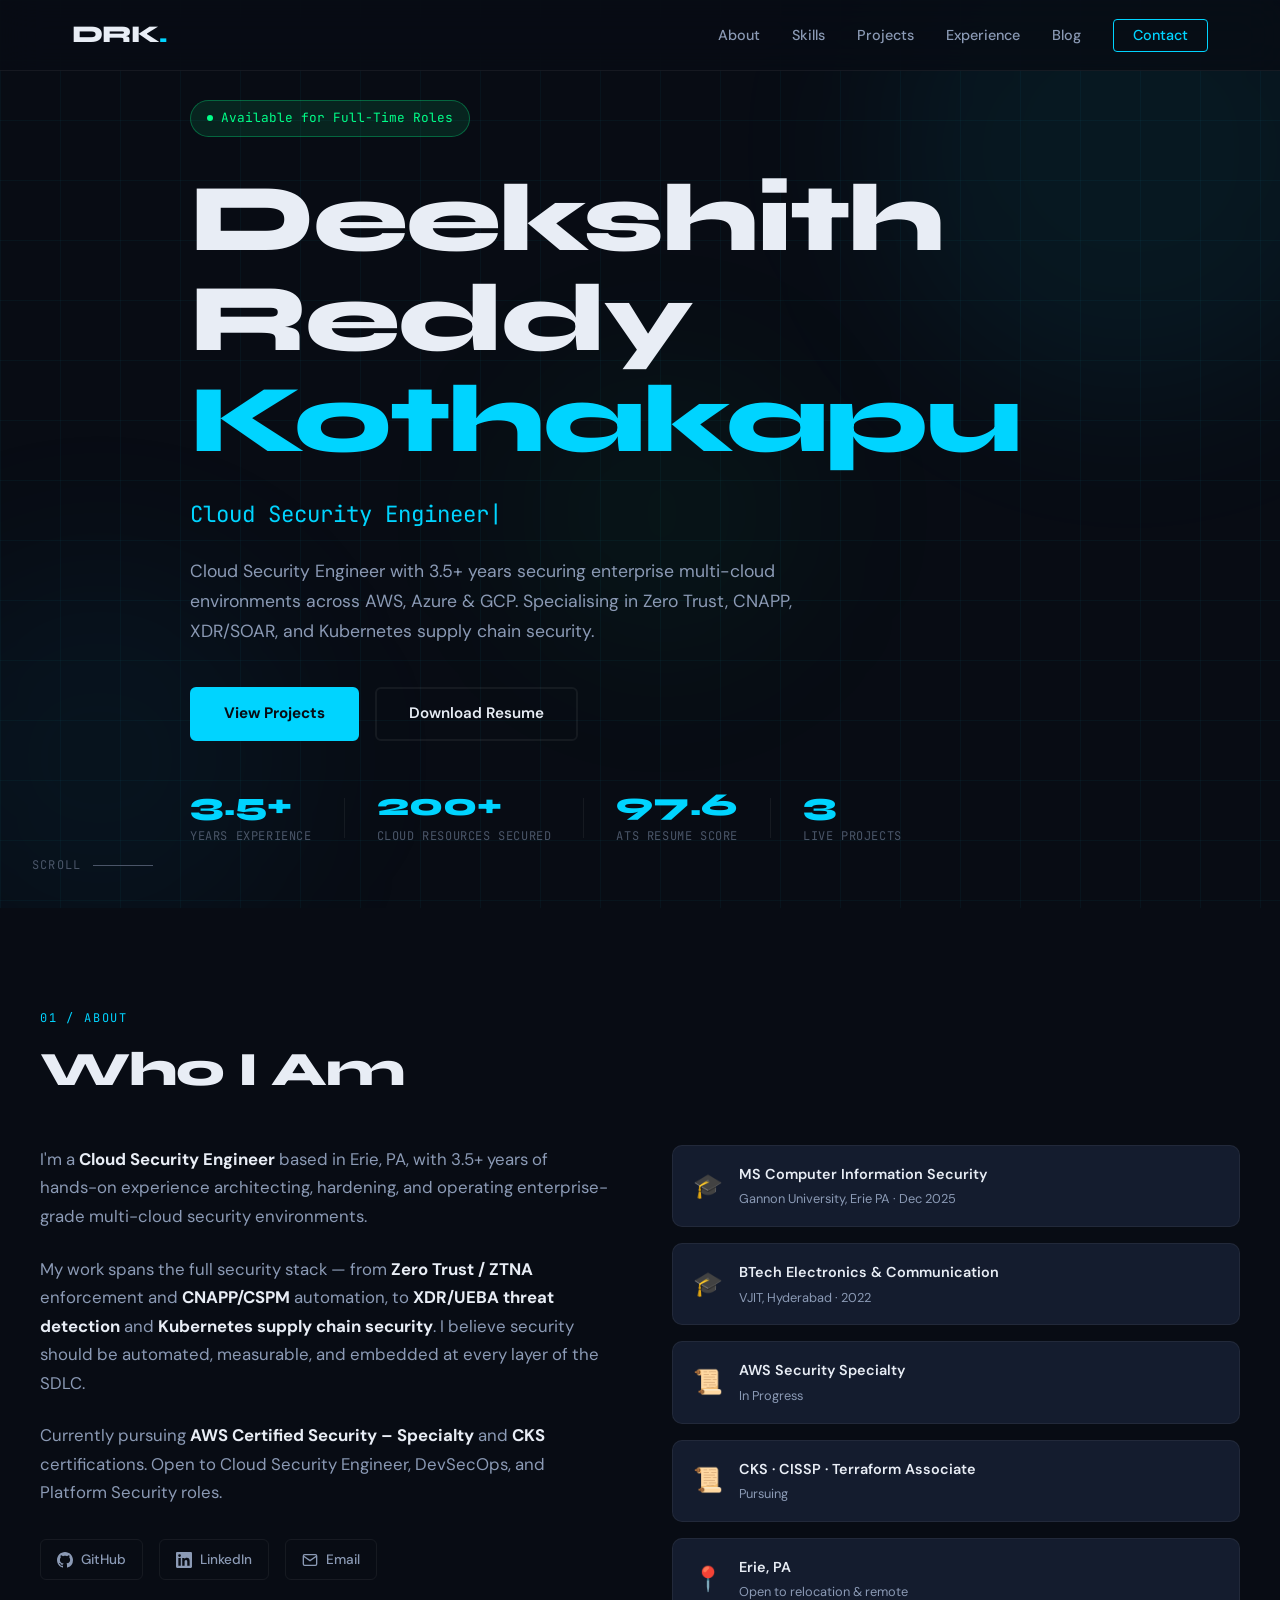
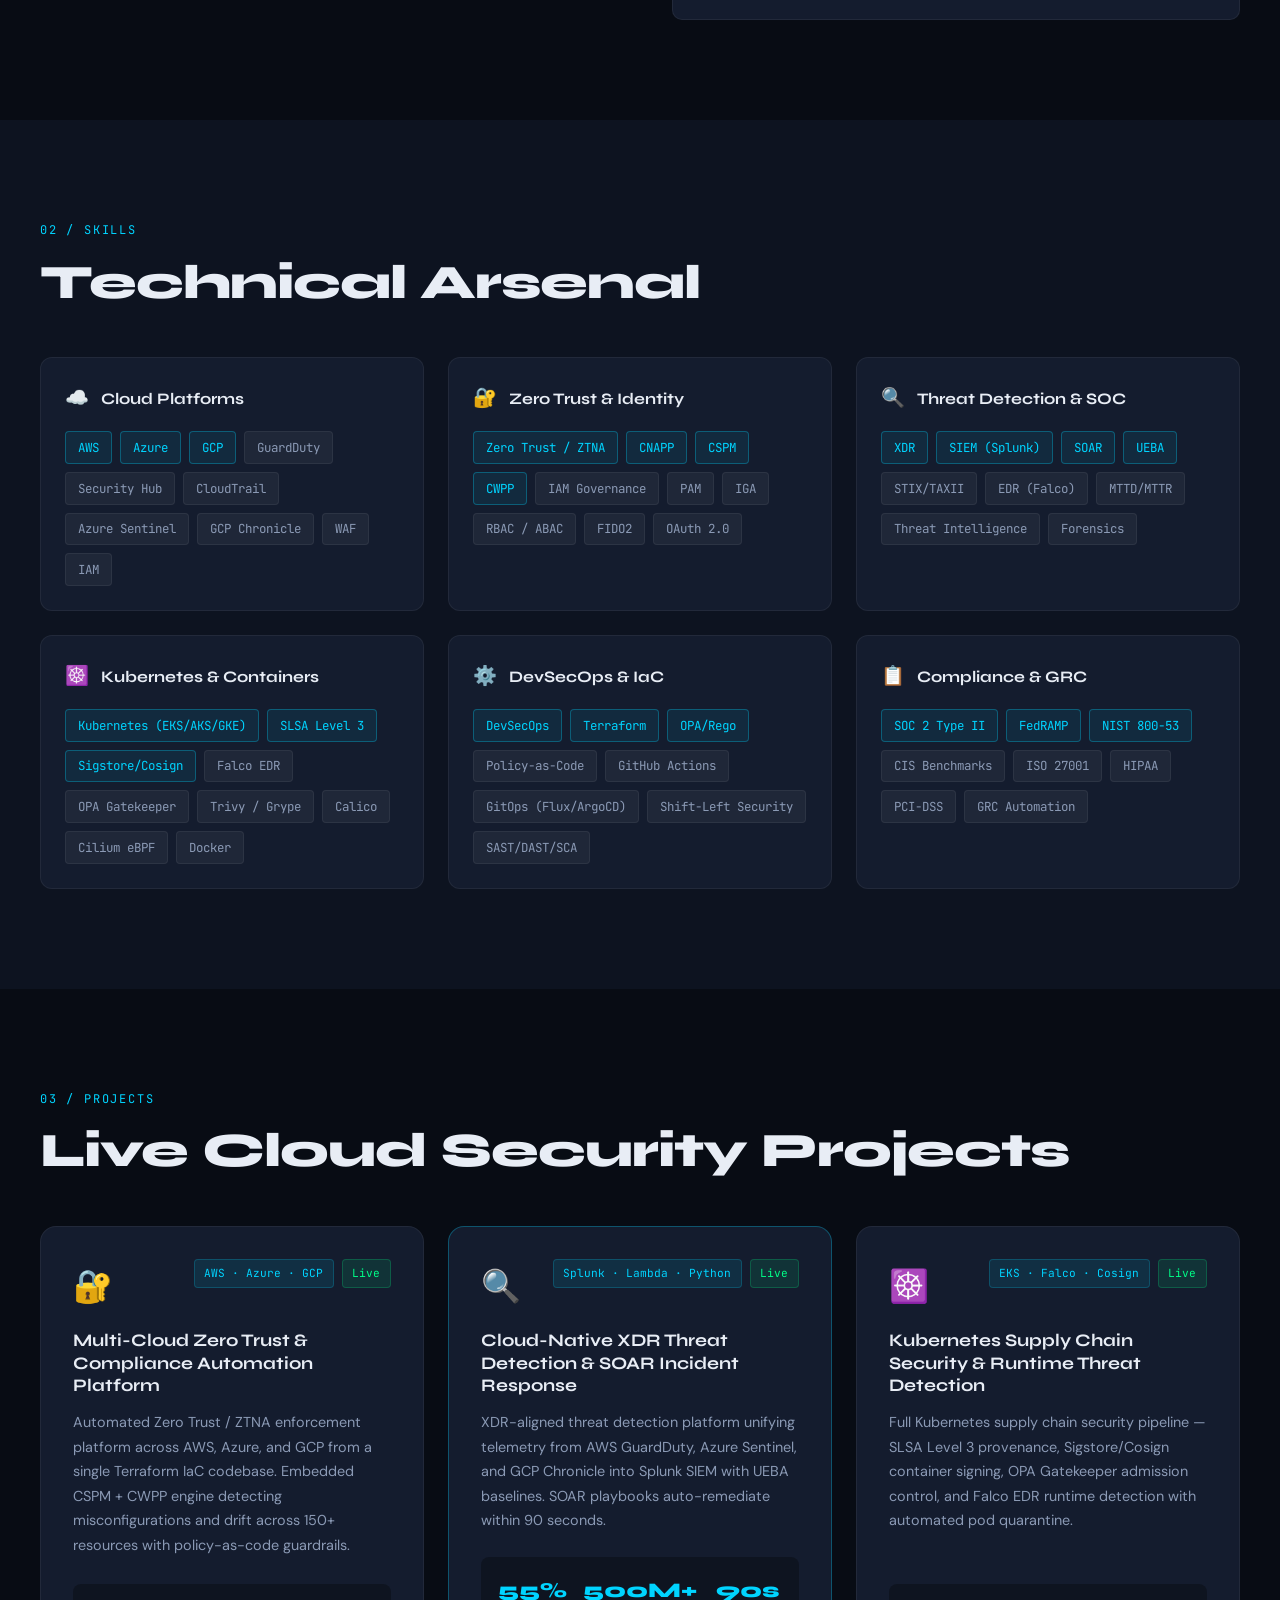
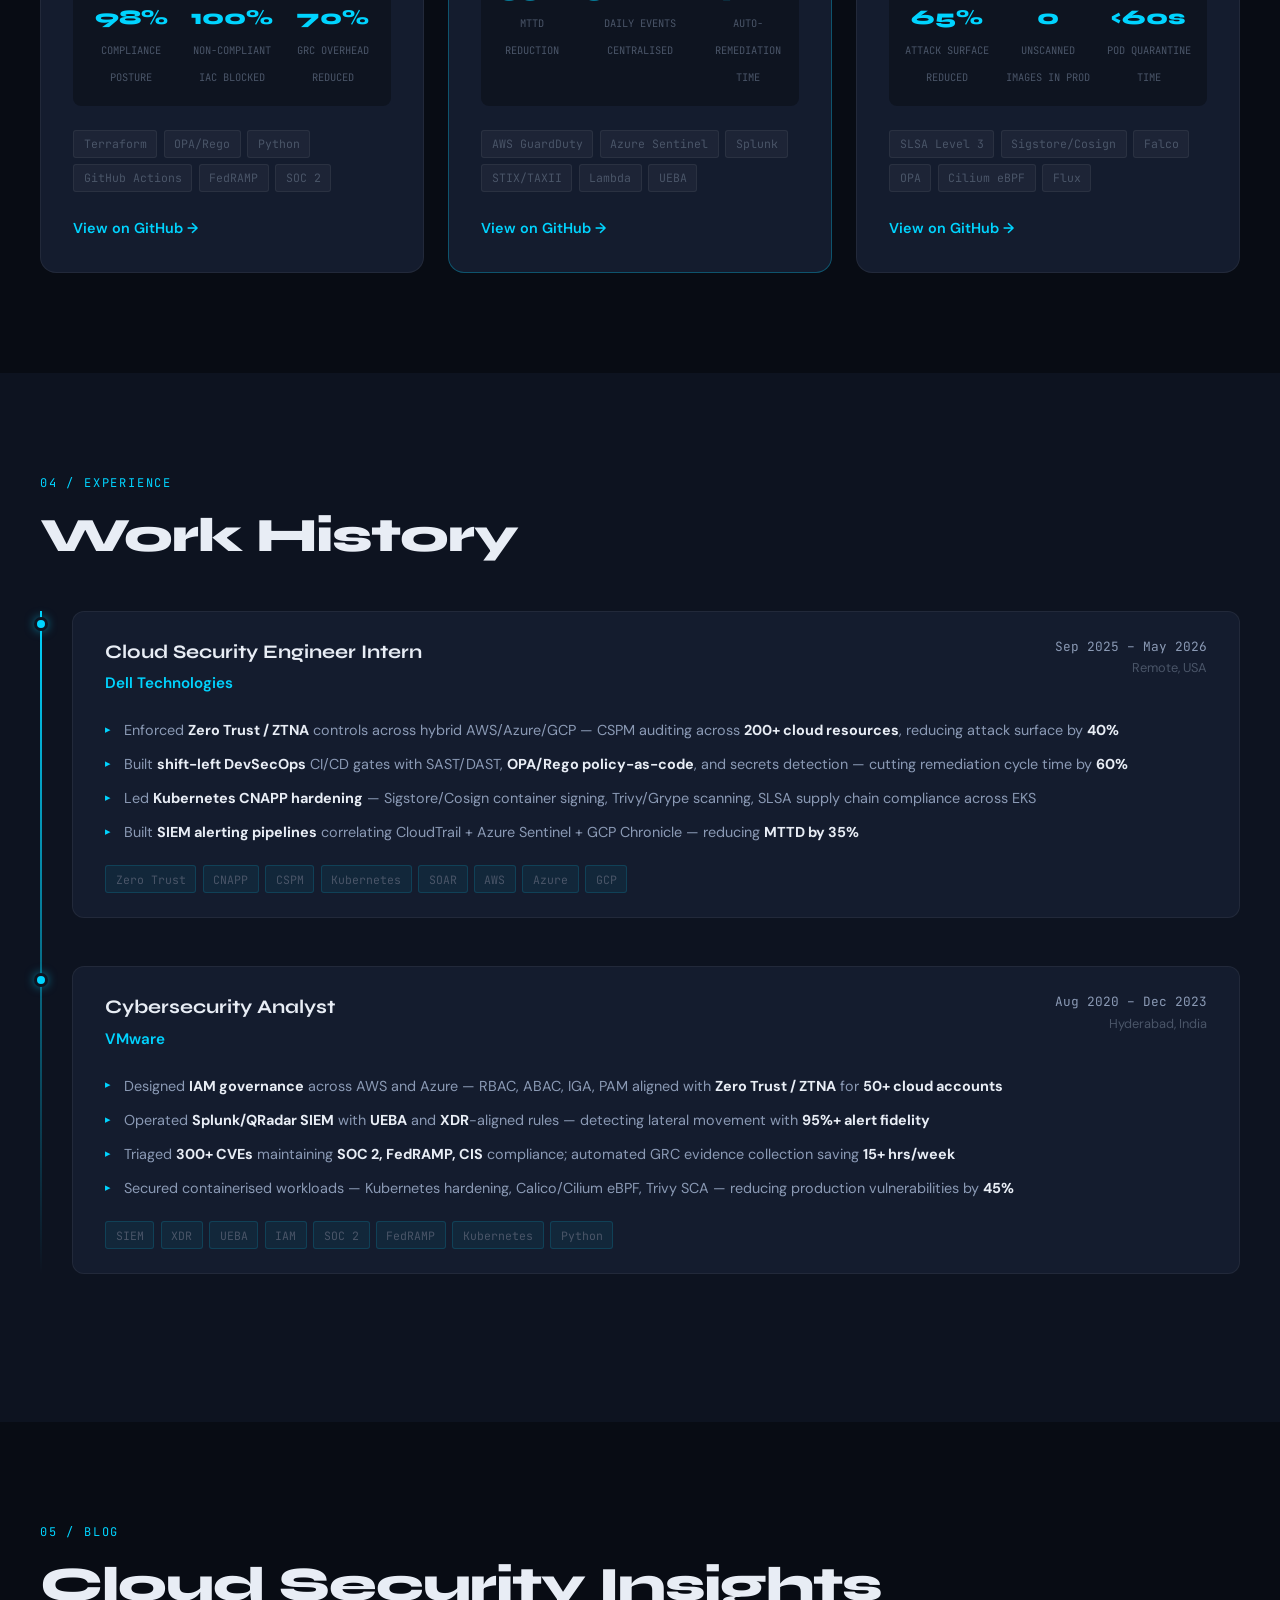
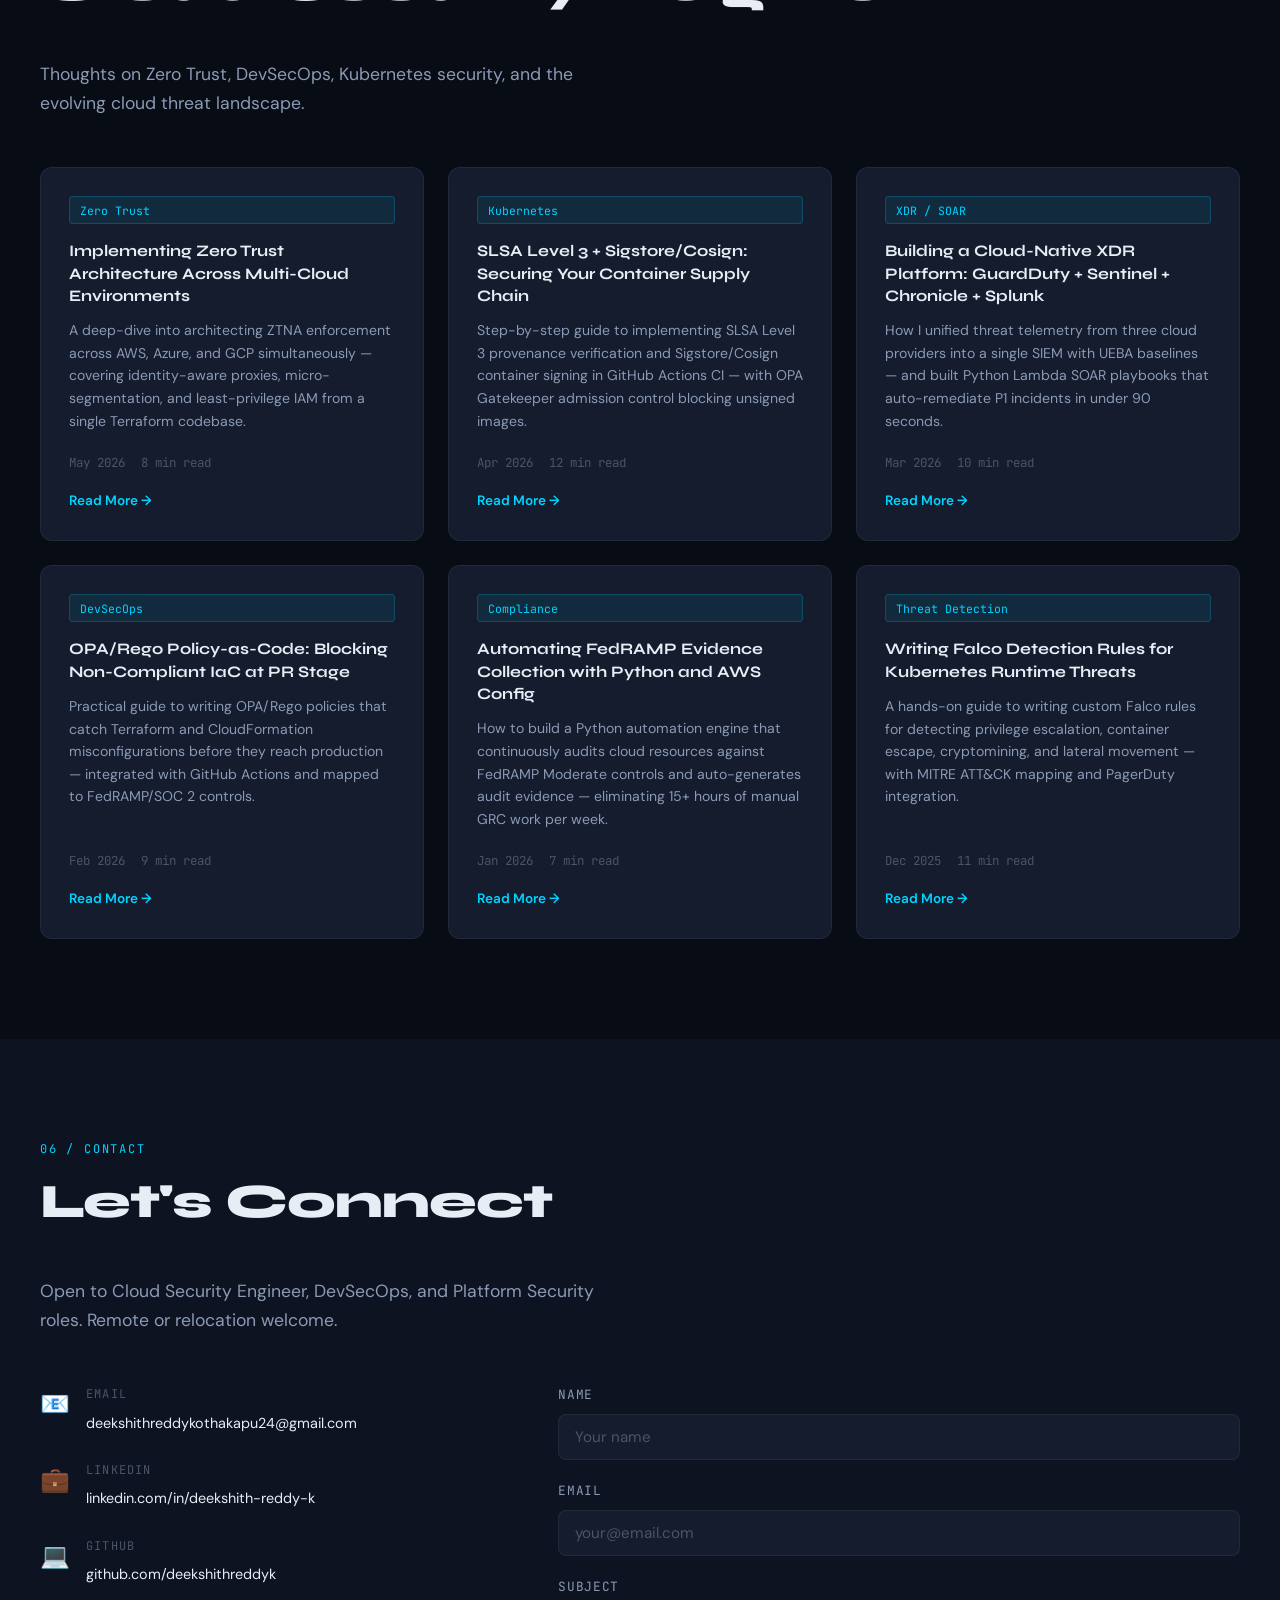
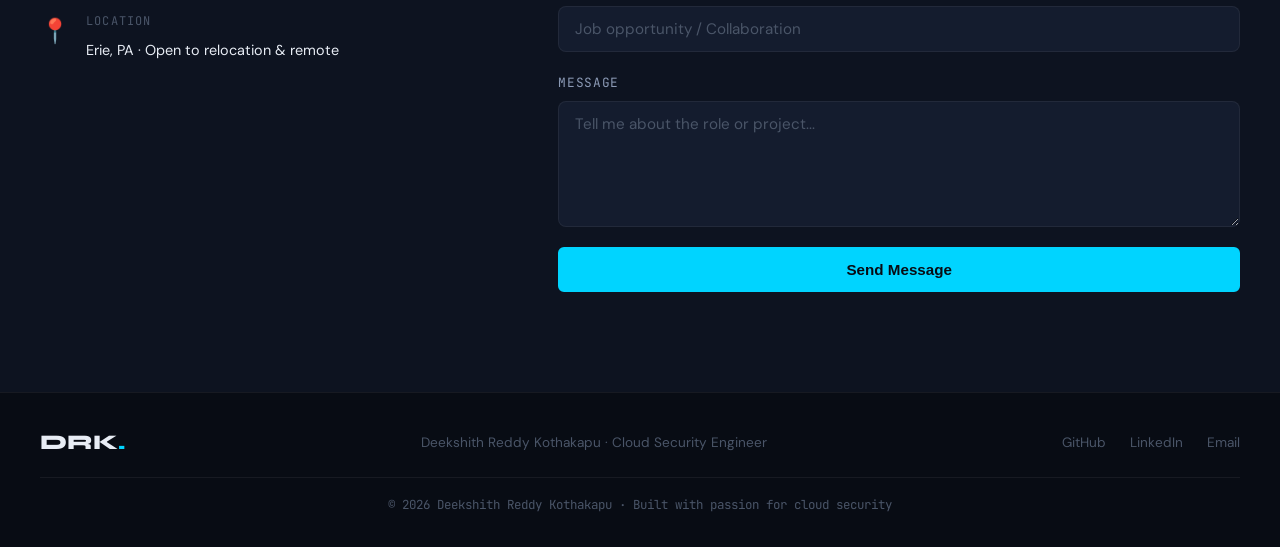
==== index.html @ 7a545243 "Add files via upload" ====
<!DOCTYPE html>
<html lang="en">
<head>
<meta charset="UTF-8"/>
<meta name="viewport" content="width=device-width, initial-scale=1.0"/>
<title>Deekshith Reddy Kothakapu | Cloud Security Engineer</title>
<link rel="preconnect" href="https://fonts.googleapis.com"/>
<link href="https://fonts.googleapis.com/css2?family=Syne:wght@400;500;600;700;800&family=JetBrains+Mono:wght@300;400;500&family=DM+Sans:wght@300;400;500&display=swap" rel="stylesheet"/>
<link rel="stylesheet" href="style.css"/>
</head>
<body>

<!-- NAV -->
<nav class="nav" id="nav">
  <div class="nav-inner">
    <a class="nav-logo" href="#hero">DRK<span class="dot">.</span></a>
    <ul class="nav-links">
      <li><a href="#about">About</a></li>
      <li><a href="#skills">Skills</a></li>
      <li><a href="#projects">Projects</a></li>
      <li><a href="#experience">Experience</a></li>
      <li><a href="#blog">Blog</a></li>
      <li><a href="#contact" class="nav-cta">Contact</a></li>
    </ul>
    <button class="hamburger" id="hamburger" aria-label="Toggle menu">
      <span></span><span></span><span></span>
    </button>
  </div>
</nav>

<!-- MOBILE MENU -->
<div class="mobile-menu" id="mobileMenu">
  <ul>
    <li><a href="#about" onclick="closeMobile()">About</a></li>
    <li><a href="#skills" onclick="closeMobile()">Skills</a></li>
    <li><a href="#projects" onclick="closeMobile()">Projects</a></li>
    <li><a href="#experience" onclick="closeMobile()">Experience</a></li>
    <li><a href="#blog" onclick="closeMobile()">Blog</a></li>
    <li><a href="#contact" onclick="closeMobile()">Contact</a></li>
  </ul>
</div>

<!-- HERO -->
<section class="hero" id="hero">
  <div class="hero-bg">
    <div class="grid-lines"></div>
    <div class="orb orb1"></div>
    <div class="orb orb2"></div>
    <div class="orb orb3"></div>
  </div>
  <div class="hero-content">
    <div class="hero-badge">
      <span class="badge-dot"></span>
      <span>Available for Full-Time Roles</span>
    </div>
    <h1 class="hero-name">Deekshith Reddy<br/><span class="accent">Kothakapu</span></h1>
    <div class="hero-title">
      <span class="typed" id="typed"></span><span class="cursor">|</span>
    </div>
    <p class="hero-desc">Cloud Security Engineer with 3.5+ years securing enterprise multi-cloud environments across AWS, Azure & GCP. Specialising in Zero Trust, CNAPP, XDR/SOAR, and Kubernetes supply chain security.</p>
    <div class="hero-actions">
      <a href="#projects" class="btn-primary">View Projects</a>
      <a href="resume.pdf" class="btn-secondary" target="_blank">Download Resume</a>
    </div>
    <div class="hero-stats">
      <div class="stat"><span class="stat-num">3.5+</span><span class="stat-label">Years Experience</span></div>
      <div class="stat-divider"></div>
      <div class="stat"><span class="stat-num">200+</span><span class="stat-label">Cloud Resources Secured</span></div>
      <div class="stat-divider"></div>
      <div class="stat"><span class="stat-num">97.6</span><span class="stat-label">ATS Resume Score</span></div>
      <div class="stat-divider"></div>
      <div class="stat"><span class="stat-num">3</span><span class="stat-label">Live Projects</span></div>
    </div>
  </div>
  <div class="hero-scroll">
    <span>Scroll</span>
    <div class="scroll-line"></div>
  </div>
</section>

<!-- ABOUT -->
<section class="section" id="about">
  <div class="container">
    <div class="section-label">01 / About</div>
    <h2 class="section-title">Who I Am</h2>
    <div class="about-grid">
      <div class="about-text">
        <p>I'm a <strong>Cloud Security Engineer</strong> based in Erie, PA, with 3.5+ years of hands-on experience architecting, hardening, and operating enterprise-grade multi-cloud security environments.</p>
        <p>My work spans the full security stack — from <strong>Zero Trust / ZTNA</strong> enforcement and <strong>CNAPP/CSPM</strong> automation, to <strong>XDR/UEBA threat detection</strong> and <strong>Kubernetes supply chain security</strong>. I believe security should be automated, measurable, and embedded at every layer of the SDLC.</p>
        <p>Currently pursuing <strong>AWS Certified Security – Specialty</strong> and <strong>CKS</strong> certifications. Open to Cloud Security Engineer, DevSecOps, and Platform Security roles.</p>
        <div class="about-links">
          <a href="https://github.com/deekshithreddyk" target="_blank" class="link-chip">
            <svg width="16" height="16" viewBox="0 0 24 24" fill="currentColor"><path d="M12 0C5.37 0 0 5.37 0 12c0 5.31 3.435 9.795 8.205 11.385.6.105.825-.255.825-.57 0-.285-.015-1.23-.015-2.235-3.015.555-3.795-.735-4.035-1.41-.135-.345-.72-1.41-1.23-1.695-.42-.225-1.02-.78-.015-.795.945-.015 1.62.87 1.845 1.23 1.08 1.815 2.805 1.305 3.495.99.105-.78.42-1.305.765-1.605-2.67-.3-5.46-1.335-5.46-5.925 0-1.305.465-2.385 1.23-3.225-.12-.3-.54-1.53.12-3.18 0 0 1.005-.315 3.3 1.23.96-.27 1.98-.405 3-.405s2.04.135 3 .405c2.295-1.56 3.3-1.23 3.3-1.23.66 1.65.24 2.88.12 3.18.765.84 1.23 1.905 1.23 3.225 0 4.605-2.805 5.625-5.475 5.925.435.375.81 1.095.81 2.22 0 1.605-.015 2.895-.015 3.3 0 .315.225.69.825.57A12.02 12.02 0 0024 12c0-6.63-5.37-12-12-12z"/></svg>
            GitHub
          </a>
          <a href="https://linkedin.com/in/deekshith-reddy-k-625a603a8" target="_blank" class="link-chip">
            <svg width="16" height="16" viewBox="0 0 24 24" fill="currentColor"><path d="M20.447 20.452h-3.554v-5.569c0-1.328-.027-3.037-1.852-3.037-1.853 0-2.136 1.445-2.136 2.939v5.667H9.351V9h3.414v1.561h.046c.477-.9 1.637-1.85 3.37-1.85 3.601 0 4.267 2.37 4.267 5.455v6.286zM5.337 7.433a2.062 2.062 0 01-2.063-2.065 2.064 2.064 0 112.063 2.065zm1.782 13.019H3.555V9h3.564v11.452zM22.225 0H1.771C.792 0 0 .774 0 1.729v20.542C0 23.227.792 24 1.771 24h20.451C23.2 24 24 23.227 24 22.271V1.729C24 .774 23.2 0 22.222 0h.003z"/></svg>
            LinkedIn
          </a>
          <a href="mailto:deekshithreddykothakapu24@gmail.com" class="link-chip">
            <svg width="16" height="16" viewBox="0 0 24 24" fill="none" stroke="currentColor" stroke-width="2"><path d="M4 4h16c1.1 0 2 .9 2 2v12c0 1.1-.9 2-2 2H4c-1.1 0-2-.9-2-2V6c0-1.1.9-2 2-2z"/><polyline points="22,6 12,13 2,6"/></svg>
            Email
          </a>
        </div>
      </div>
      <div class="about-cards">
        <div class="info-card">
          <div class="info-icon">🎓</div>
          <div>
            <div class="info-title">MS Computer Information Security</div>
            <div class="info-sub">Gannon University, Erie PA · Dec 2025</div>
          </div>
        </div>
        <div class="info-card">
          <div class="info-icon">🎓</div>
          <div>
            <div class="info-title">BTech Electronics & Communication</div>
            <div class="info-sub">VJIT, Hyderabad · 2022</div>
          </div>
        </div>
        <div class="info-card">
          <div class="info-icon">📜</div>
          <div>
            <div class="info-title">AWS Security Specialty</div>
            <div class="info-sub">In Progress</div>
          </div>
        </div>
        <div class="info-card">
          <div class="info-icon">📜</div>
          <div>
            <div class="info-title">CKS · CISSP · Terraform Associate</div>
            <div class="info-sub">Pursuing</div>
          </div>
        </div>
        <div class="info-card">
          <div class="info-icon">📍</div>
          <div>
            <div class="info-title">Erie, PA</div>
            <div class="info-sub">Open to relocation & remote</div>
          </div>
        </div>
      </div>
    </div>
  </div>
</section>

<!-- SKILLS -->
<section class="section section-dark" id="skills">
  <div class="container">
    <div class="section-label">02 / Skills</div>
    <h2 class="section-title">Technical Arsenal</h2>
    <div class="skills-grid">

      <div class="skill-category">
        <div class="skill-cat-header">
          <span class="skill-cat-icon">☁️</span>
          <span>Cloud Platforms</span>
        </div>
        <div class="skill-tags">
          <span class="tag tag-hot">AWS</span>
          <span class="tag tag-hot">Azure</span>
          <span class="tag tag-hot">GCP</span>
          <span class="tag">GuardDuty</span>
          <span class="tag">Security Hub</span>
          <span class="tag">CloudTrail</span>
          <span class="tag">Azure Sentinel</span>
          <span class="tag">GCP Chronicle</span>
          <span class="tag">WAF</span>
          <span class="tag">IAM</span>
        </div>
      </div>

      <div class="skill-category">
        <div class="skill-cat-header">
          <span class="skill-cat-icon">🔐</span>
          <span>Zero Trust & Identity</span>
        </div>
        <div class="skill-tags">
          <span class="tag tag-hot">Zero Trust / ZTNA</span>
          <span class="tag tag-hot">CNAPP</span>
          <span class="tag tag-hot">CSPM</span>
          <span class="tag tag-hot">CWPP</span>
          <span class="tag">IAM Governance</span>
          <span class="tag">PAM</span>
          <span class="tag">IGA</span>
          <span class="tag">RBAC / ABAC</span>
          <span class="tag">FIDO2</span>
          <span class="tag">OAuth 2.0</span>
        </div>
      </div>

      <div class="skill-category">
        <div class="skill-cat-header">
          <span class="skill-cat-icon">🔍</span>
          <span>Threat Detection & SOC</span>
        </div>
        <div class="skill-tags">
          <span class="tag tag-hot">XDR</span>
          <span class="tag tag-hot">SIEM (Splunk)</span>
          <span class="tag tag-hot">SOAR</span>
          <span class="tag tag-hot">UEBA</span>
          <span class="tag">STIX/TAXII</span>
          <span class="tag">EDR (Falco)</span>
          <span class="tag">MTTD/MTTR</span>
          <span class="tag">Threat Intelligence</span>
          <span class="tag">Forensics</span>
        </div>
      </div>

      <div class="skill-category">
        <div class="skill-cat-header">
          <span class="skill-cat-icon">☸️</span>
          <span>Kubernetes & Containers</span>
        </div>
        <div class="skill-tags">
          <span class="tag tag-hot">Kubernetes (EKS/AKS/GKE)</span>
          <span class="tag tag-hot">SLSA Level 3</span>
          <span class="tag tag-hot">Sigstore/Cosign</span>
          <span class="tag">Falco EDR</span>
          <span class="tag">OPA Gatekeeper</span>
          <span class="tag">Trivy / Grype</span>
          <span class="tag">Calico</span>
          <span class="tag">Cilium eBPF</span>
          <span class="tag">Docker</span>
        </div>
      </div>

      <div class="skill-category">
        <div class="skill-cat-header">
          <span class="skill-cat-icon">⚙️</span>
          <span>DevSecOps & IaC</span>
        </div>
        <div class="skill-tags">
          <span class="tag tag-hot">DevSecOps</span>
          <span class="tag tag-hot">Terraform</span>
          <span class="tag tag-hot">OPA/Rego</span>
          <span class="tag">Policy-as-Code</span>
          <span class="tag">GitHub Actions</span>
          <span class="tag">GitOps (Flux/ArgoCD)</span>
          <span class="tag">Shift-Left Security</span>
          <span class="tag">SAST/DAST/SCA</span>
        </div>
      </div>

      <div class="skill-category">
        <div class="skill-cat-header">
          <span class="skill-cat-icon">📋</span>
          <span>Compliance & GRC</span>
        </div>
        <div class="skill-tags">
          <span class="tag tag-hot">SOC 2 Type II</span>
          <span class="tag tag-hot">FedRAMP</span>
          <span class="tag tag-hot">NIST 800-53</span>
          <span class="tag">CIS Benchmarks</span>
          <span class="tag">ISO 27001</span>
          <span class="tag">HIPAA</span>
          <span class="tag">PCI-DSS</span>
          <span class="tag">GRC Automation</span>
        </div>
      </div>

    </div>
  </div>
</section>

<!-- PROJECTS -->
<section class="section" id="projects">
  <div class="container">
    <div class="section-label">03 / Projects</div>
    <h2 class="section-title">Live Cloud Security Projects</h2>
    <div class="projects-grid">

      <div class="project-card">
        <div class="project-header">
          <div class="project-icon">🔐</div>
          <div class="project-badges">
            <span class="pbadge pbadge-blue">AWS · Azure · GCP</span>
            <span class="pbadge pbadge-green">Live</span>
          </div>
        </div>
        <h3 class="project-title">Multi-Cloud Zero Trust & Compliance Automation Platform</h3>
        <p class="project-desc">Automated Zero Trust / ZTNA enforcement platform across AWS, Azure, and GCP from a single Terraform IaC codebase. Embedded CSPM + CWPP engine detecting misconfigurations and drift across 150+ resources with policy-as-code guardrails.</p>
        <div class="project-metrics">
          <div class="metric"><span class="metric-num">98%</span><span class="metric-label">Compliance posture</span></div>
          <div class="metric"><span class="metric-num">100%</span><span class="metric-label">Non-compliant IaC blocked</span></div>
          <div class="metric"><span class="metric-num">70%</span><span class="metric-label">GRC overhead reduced</span></div>
        </div>
        <div class="project-stack">
          <span>Terraform</span><span>OPA/Rego</span><span>Python</span><span>GitHub Actions</span><span>FedRAMP</span><span>SOC 2</span>
        </div>
        <a href="https://github.com/deekshithreddyk/multicloud-zero-trust-platform" target="_blank" class="project-link">
          View on GitHub →
        </a>
      </div>

      <div class="project-card project-card-featured">
        <div class="project-header">
          <div class="project-icon">🔍</div>
          <div class="project-badges">
            <span class="pbadge pbadge-blue">Splunk · Lambda · Python</span>
            <span class="pbadge pbadge-green">Live</span>
          </div>
        </div>
        <h3 class="project-title">Cloud-Native XDR Threat Detection & SOAR Incident Response</h3>
        <p class="project-desc">XDR-aligned threat detection platform unifying telemetry from AWS GuardDuty, Azure Sentinel, and GCP Chronicle into Splunk SIEM with UEBA baselines. SOAR playbooks auto-remediate within 90 seconds.</p>
        <div class="project-metrics">
          <div class="metric"><span class="metric-num">55%</span><span class="metric-label">MTTD reduction</span></div>
          <div class="metric"><span class="metric-num">500M+</span><span class="metric-label">Daily events centralised</span></div>
          <div class="metric"><span class="metric-num">90s</span><span class="metric-label">Auto-remediation time</span></div>
        </div>
        <div class="project-stack">
          <span>AWS GuardDuty</span><span>Azure Sentinel</span><span>Splunk</span><span>STIX/TAXII</span><span>Lambda</span><span>UEBA</span>
        </div>
        <a href="https://github.com/deekshithreddyk/xdr-threat-detection-soar" target="_blank" class="project-link">
          View on GitHub →
        </a>
      </div>

      <div class="project-card">
        <div class="project-header">
          <div class="project-icon">☸️</div>
          <div class="project-badges">
            <span class="pbadge pbadge-blue">EKS · Falco · Cosign</span>
            <span class="pbadge pbadge-green">Live</span>
          </div>
        </div>
        <h3 class="project-title">Kubernetes Supply Chain Security & Runtime Threat Detection</h3>
        <p class="project-desc">Full Kubernetes supply chain security pipeline — SLSA Level 3 provenance, Sigstore/Cosign container signing, OPA Gatekeeper admission control, and Falco EDR runtime detection with automated pod quarantine.</p>
        <div class="project-metrics">
          <div class="metric"><span class="metric-num">65%</span><span class="metric-label">Attack surface reduced</span></div>
          <div class="metric"><span class="metric-num">0</span><span class="metric-label">Unscanned images in prod</span></div>
          <div class="metric"><span class="metric-num">&lt;60s</span><span class="metric-label">Pod quarantine time</span></div>
        </div>
        <div class="project-stack">
          <span>SLSA Level 3</span><span>Sigstore/Cosign</span><span>Falco</span><span>OPA</span><span>Cilium eBPF</span><span>Flux</span>
        </div>
        <a href="https://github.com/deekshithreddyk/k8s-supply-chain-security" target="_blank" class="project-link">
          View on GitHub →
        </a>
      </div>

    </div>
  </div>
</section>

<!-- EXPERIENCE -->
<section class="section section-dark" id="experience">
  <div class="container">
    <div class="section-label">04 / Experience</div>
    <h2 class="section-title">Work History</h2>
    <div class="timeline">

      <div class="timeline-item">
        <div class="timeline-dot"></div>
        <div class="timeline-content">
          <div class="timeline-header">
            <div>
              <h3 class="timeline-role">Cloud Security Engineer Intern</h3>
              <div class="timeline-company">Dell Technologies</div>
            </div>
            <div class="timeline-meta">
              <span class="timeline-date">Sep 2025 – May 2026</span>
              <span class="timeline-location">Remote, USA</span>
            </div>
          </div>
          <ul class="timeline-bullets">
            <li>Enforced <strong>Zero Trust / ZTNA</strong> controls across hybrid AWS/Azure/GCP — CSPM auditing across <strong>200+ cloud resources</strong>, reducing attack surface by <strong>40%</strong></li>
            <li>Built <strong>shift-left DevSecOps</strong> CI/CD gates with SAST/DAST, <strong>OPA/Rego policy-as-code</strong>, and secrets detection — cutting remediation cycle time by <strong>60%</strong></li>
            <li>Led <strong>Kubernetes CNAPP hardening</strong> — Sigstore/Cosign container signing, Trivy/Grype scanning, SLSA supply chain compliance across EKS</li>
            <li>Built <strong>SIEM alerting pipelines</strong> correlating CloudTrail + Azure Sentinel + GCP Chronicle — reducing <strong>MTTD by 35%</strong></li>
          </ul>
          <div class="timeline-tags">
            <span>Zero Trust</span><span>CNAPP</span><span>CSPM</span><span>Kubernetes</span><span>SOAR</span><span>AWS</span><span>Azure</span><span>GCP</span>
          </div>
        </div>
      </div>

      <div class="timeline-item">
        <div class="timeline-dot"></div>
        <div class="timeline-content">
          <div class="timeline-header">
            <div>
              <h3 class="timeline-role">Cybersecurity Analyst</h3>
              <div class="timeline-company">VMware</div>
            </div>
            <div class="timeline-meta">
              <span class="timeline-date">Aug 2020 – Dec 2023</span>
              <span class="timeline-location">Hyderabad, India</span>
            </div>
          </div>
          <ul class="timeline-bullets">
            <li>Designed <strong>IAM governance</strong> across AWS and Azure — RBAC, ABAC, IGA, PAM aligned with <strong>Zero Trust / ZTNA</strong> for <strong>50+ cloud accounts</strong></li>
            <li>Operated <strong>Splunk/QRadar SIEM</strong> with <strong>UEBA</strong> and <strong>XDR</strong>-aligned rules — detecting lateral movement with <strong>95%+ alert fidelity</strong></li>
            <li>Triaged <strong>300+ CVEs</strong> maintaining <strong>SOC 2, FedRAMP, CIS</strong> compliance; automated GRC evidence collection saving <strong>15+ hrs/week</strong></li>
            <li>Secured containerised workloads — Kubernetes hardening, Calico/Cilium eBPF, Trivy SCA — reducing production vulnerabilities by <strong>45%</strong></li>
          </ul>
          <div class="timeline-tags">
            <span>SIEM</span><span>XDR</span><span>UEBA</span><span>IAM</span><span>SOC 2</span><span>FedRAMP</span><span>Kubernetes</span><span>Python</span>
          </div>
        </div>
      </div>

    </div>
  </div>
</section>

<!-- BLOG -->
<section class="section" id="blog">
  <div class="container">
    <div class="section-label">05 / Blog</div>
    <h2 class="section-title">Cloud Security Insights</h2>
    <p class="section-subtitle">Thoughts on Zero Trust, DevSecOps, Kubernetes security, and the evolving cloud threat landscape.</p>
    <div class="blog-grid">

      <article class="blog-card">
        <div class="blog-tag">Zero Trust</div>
        <h3 class="blog-title">Implementing Zero Trust Architecture Across Multi-Cloud Environments</h3>
        <p class="blog-excerpt">A deep-dive into architecting ZTNA enforcement across AWS, Azure, and GCP simultaneously — covering identity-aware proxies, micro-segmentation, and least-privilege IAM from a single Terraform codebase.</p>
        <div class="blog-meta">
          <span>May 2026</span>
          <span>8 min read</span>
        </div>
        <a href="#" class="blog-link">Read More →</a>
      </article>

      <article class="blog-card">
        <div class="blog-tag">Kubernetes</div>
        <h3 class="blog-title">SLSA Level 3 + Sigstore/Cosign: Securing Your Container Supply Chain</h3>
        <p class="blog-excerpt">Step-by-step guide to implementing SLSA Level 3 provenance verification and Sigstore/Cosign container signing in GitHub Actions CI — with OPA Gatekeeper admission control blocking unsigned images.</p>
        <div class="blog-meta">
          <span>Apr 2026</span>
          <span>12 min read</span>
        </div>
        <a href="#" class="blog-link">Read More →</a>
      </article>

      <article class="blog-card">
        <div class="blog-tag">XDR / SOAR</div>
        <h3 class="blog-title">Building a Cloud-Native XDR Platform: GuardDuty + Sentinel + Chronicle + Splunk</h3>
        <p class="blog-excerpt">How I unified threat telemetry from three cloud providers into a single SIEM with UEBA baselines — and built Python Lambda SOAR playbooks that auto-remediate P1 incidents in under 90 seconds.</p>
        <div class="blog-meta">
          <span>Mar 2026</span>
          <span>10 min read</span>
        </div>
        <a href="#" class="blog-link">Read More →</a>
      </article>

      <article class="blog-card">
        <div class="blog-tag">DevSecOps</div>
        <h3 class="blog-title">OPA/Rego Policy-as-Code: Blocking Non-Compliant IaC at PR Stage</h3>
        <p class="blog-excerpt">Practical guide to writing OPA/Rego policies that catch Terraform and CloudFormation misconfigurations before they reach production — integrated with GitHub Actions and mapped to FedRAMP/SOC 2 controls.</p>
        <div class="blog-meta">
          <span>Feb 2026</span>
          <span>9 min read</span>
        </div>
        <a href="#" class="blog-link">Read More →</a>
      </article>

      <article class="blog-card">
        <div class="blog-tag">Compliance</div>
        <h3 class="blog-title">Automating FedRAMP Evidence Collection with Python and AWS Config</h3>
        <p class="blog-excerpt">How to build a Python automation engine that continuously audits cloud resources against FedRAMP Moderate controls and auto-generates audit evidence — eliminating 15+ hours of manual GRC work per week.</p>
        <div class="blog-meta">
          <span>Jan 2026</span>
          <span>7 min read</span>
        </div>
        <a href="#" class="blog-link">Read More →</a>
      </article>

      <article class="blog-card">
        <div class="blog-tag">Threat Detection</div>
        <h3 class="blog-title">Writing Falco Detection Rules for Kubernetes Runtime Threats</h3>
        <p class="blog-excerpt">A hands-on guide to writing custom Falco rules for detecting privilege escalation, container escape, cryptomining, and lateral movement — with MITRE ATT&CK mapping and PagerDuty integration.</p>
        <div class="blog-meta">
          <span>Dec 2025</span>
          <span>11 min read</span>
        </div>
        <a href="#" class="blog-link">Read More →</a>
      </article>

    </div>
  </div>
</section>

<!-- CONTACT -->
<section class="section section-dark" id="contact">
  <div class="container">
    <div class="section-label">06 / Contact</div>
    <h2 class="section-title">Let's Connect</h2>
    <p class="section-subtitle">Open to Cloud Security Engineer, DevSecOps, and Platform Security roles. Remote or relocation welcome.</p>
    <div class="contact-grid">
      <div class="contact-info">
        <div class="contact-item">
          <div class="contact-icon">📧</div>
          <div>
            <div class="contact-label">Email</div>
            <a href="mailto:deekshithreddykothakapu24@gmail.com" class="contact-value">deekshithreddykothakapu24@gmail.com</a>
          </div>
        </div>
        <div class="contact-item">
          <div class="contact-icon">💼</div>
          <div>
            <div class="contact-label">LinkedIn</div>
            <a href="https://linkedin.com/in/deekshith-reddy-k-625a603a8" target="_blank" class="contact-value">linkedin.com/in/deekshith-reddy-k</a>
          </div>
        </div>
        <div class="contact-item">
          <div class="contact-icon">💻</div>
          <div>
            <div class="contact-label">GitHub</div>
            <a href="https://github.com/deekshithreddyk" target="_blank" class="contact-value">github.com/deekshithreddyk</a>
          </div>
        </div>
        <div class="contact-item">
          <div class="contact-icon">📍</div>
          <div>
            <div class="contact-label">Location</div>
            <span class="contact-value">Erie, PA · Open to relocation & remote</span>
          </div>
        </div>
      </div>
      <form class="contact-form" onsubmit="handleSubmit(event)">
        <div class="form-group">
          <label>Name</label>
          <input type="text" placeholder="Your name" required/>
        </div>
        <div class="form-group">
          <label>Email</label>
          <input type="email" placeholder="your@email.com" required/>
        </div>
        <div class="form-group">
          <label>Subject</label>
          <input type="text" placeholder="Job opportunity / Collaboration"/>
        </div>
        <div class="form-group">
          <label>Message</label>
          <textarea rows="5" placeholder="Tell me about the role or project..." required></textarea>
        </div>
        <button type="submit" class="btn-primary btn-full">Send Message</button>
        <div class="form-success" id="formSuccess">✅ Message sent! I'll get back to you within 24 hours.</div>
      </form>
    </div>
  </div>
</section>

<!-- FOOTER -->
<footer class="footer">
  <div class="container">
    <div class="footer-inner">
      <div class="footer-logo">DRK<span class="dot">.</span></div>
      <div class="footer-text">Deekshith Reddy Kothakapu · Cloud Security Engineer</div>
      <div class="footer-links">
        <a href="https://github.com/deekshithreddyk" target="_blank">GitHub</a>
        <a href="https://linkedin.com/in/deekshith-reddy-k-625a603a8" target="_blank">LinkedIn</a>
        <a href="mailto:deekshithreddykothakapu24@gmail.com">Email</a>
      </div>
    </div>
    <div class="footer-copy">© 2026 Deekshith Reddy Kothakapu · Built with passion for cloud security</div>
  </div>
</footer>

<script src="script.js"></script>
</body>
</html>
---- style.css ----
:root {
  --bg: #080c14;
  --bg2: #0d1320;
  --bg3: #111827;
  --surface: #141c2e;
  --surface2: #1a2540;
  --accent: #00d4ff;
  --accent2: #0099cc;
  --accent3: #00ff88;
  --text: #e8edf5;
  --text2: #8b9ab5;
  --text3: #4a5568;
  --border: rgba(0, 212, 255, 0.15);
  --border2: rgba(255,255,255,0.06);
  --font-display: 'Syne', sans-serif;
  --font-body: 'DM Sans', sans-serif;
  --font-mono: 'JetBrains Mono', monospace;
}

*, *::before, *::after { box-sizing: border-box; margin: 0; padding: 0; }

html { scroll-behavior: smooth; }

body {
  background: var(--bg);
  color: var(--text);
  font-family: var(--font-body);
  font-size: 16px;
  line-height: 1.7;
  overflow-x: hidden;
}

/* SCROLLBAR */
::-webkit-scrollbar { width: 4px; }
::-webkit-scrollbar-track { background: var(--bg); }
::-webkit-scrollbar-thumb { background: var(--accent); border-radius: 2px; }

/* NAV */
.nav {
  position: fixed; top: 0; left: 0; right: 0; z-index: 100;
  background: rgba(8,12,20,0.85);
  backdrop-filter: blur(20px);
  border-bottom: 1px solid var(--border2);
  transition: all 0.3s ease;
}
.nav.scrolled { background: rgba(8,12,20,0.98); border-bottom-color: var(--border); }
.nav-inner {
  max-width: 1200px; margin: 0 auto;
  padding: 0 2rem;
  height: 70px;
  display: flex; align-items: center; justify-content: space-between;
}
.nav-logo {
  font-family: var(--font-display);
  font-size: 1.5rem; font-weight: 800;
  color: var(--text); text-decoration: none; letter-spacing: -1px;
}
.dot { color: var(--accent); }
.nav-links {
  display: flex; align-items: center; gap: 2rem;
  list-style: none;
}
.nav-links a {
  color: var(--text2); text-decoration: none;
  font-size: 0.9rem; font-weight: 500;
  transition: color 0.2s;
}
.nav-links a:hover { color: var(--accent); }
.nav-cta {
  color: var(--accent) !important;
  border: 1px solid var(--accent) !important;
  padding: 0.4rem 1.2rem;
  border-radius: 4px;
  transition: all 0.2s !important;
}
.nav-cta:hover { background: var(--accent) !important; color: var(--bg) !important; }
.hamburger {
  display: none; flex-direction: column; gap: 5px;
  background: none; border: none; cursor: pointer; padding: 4px;
}
.hamburger span { width: 24px; height: 2px; background: var(--text); display: block; transition: all 0.3s; }

/* MOBILE MENU */
.mobile-menu {
  display: none; position: fixed;
  top: 70px; left: 0; right: 0; bottom: 0;
  background: rgba(8,12,20,0.98);
  z-index: 99; padding: 2rem;
}
.mobile-menu.open { display: flex; align-items: center; justify-content: center; }
.mobile-menu ul { list-style: none; text-align: center; }
.mobile-menu ul li { margin: 1.5rem 0; }
.mobile-menu ul li a {
  font-family: var(--font-display);
  font-size: 2rem; font-weight: 700;
  color: var(--text); text-decoration: none;
}
.mobile-menu ul li a:hover { color: var(--accent); }

/* HERO */
.hero {
  min-height: 100vh;
  display: flex; align-items: center; justify-content: center;
  position: relative; overflow: hidden;
  padding: 100px 2rem 60px;
}
.hero-bg { position: absolute; inset: 0; z-index: 0; }
.grid-lines {
  position: absolute; inset: 0;
  background-image:
    linear-gradient(rgba(0,212,255,0.04) 1px, transparent 1px),
    linear-gradient(90deg, rgba(0,212,255,0.04) 1px, transparent 1px);
  background-size: 60px 60px;
}
.orb {
  position: absolute; border-radius: 50%;
  filter: blur(80px); pointer-events: none;
}
.orb1 { width: 500px; height: 500px; background: rgba(0,212,255,0.06); top: -100px; right: -100px; }
.orb2 { width: 400px; height: 400px; background: rgba(0,153,204,0.05); bottom: -50px; left: -100px; }
.orb3 { width: 300px; height: 300px; background: rgba(0,255,136,0.04); top: 40%; left: 40%; }

.hero-content { position: relative; z-index: 1; max-width: 900px; }
.hero-badge {
  display: inline-flex; align-items: center; gap: 8px;
  background: rgba(0,255,136,0.1); border: 1px solid rgba(0,255,136,0.3);
  color: var(--accent3);
  padding: 0.4rem 1rem; border-radius: 100px;
  font-size: 0.8rem; font-family: var(--font-mono);
  margin-bottom: 2rem;
  animation: fadeUp 0.6s ease both;
}
.badge-dot { width: 6px; height: 6px; background: var(--accent3); border-radius: 50%; animation: pulse 2s infinite; }
@keyframes pulse { 0%,100%{opacity:1} 50%{opacity:0.3} }

.hero-name {
  font-family: var(--font-display);
  font-size: clamp(3rem, 8vw, 6rem);
  font-weight: 800; line-height: 1.05;
  letter-spacing: -2px; margin-bottom: 1.5rem;
  animation: fadeUp 0.6s 0.1s ease both;
}
.accent { color: var(--accent); }

.hero-title {
  font-family: var(--font-mono);
  font-size: clamp(1rem, 2.5vw, 1.4rem);
  color: var(--accent); margin-bottom: 1.5rem;
  animation: fadeUp 0.6s 0.2s ease both;
  min-height: 2rem;
}
.cursor { animation: blink 1s infinite; }
@keyframes blink { 0%,100%{opacity:1} 50%{opacity:0} }

.hero-desc {
  font-size: 1.1rem; color: var(--text2); max-width: 650px;
  margin-bottom: 2.5rem;
  animation: fadeUp 0.6s 0.3s ease both;
}
.hero-actions {
  display: flex; gap: 1rem; flex-wrap: wrap;
  margin-bottom: 3rem;
  animation: fadeUp 0.6s 0.4s ease both;
}
.btn-primary {
  display: inline-flex; align-items: center;
  background: var(--accent); color: var(--bg);
  padding: 0.75rem 2rem; border-radius: 6px;
  font-weight: 700; font-size: 0.95rem;
  text-decoration: none; transition: all 0.2s;
  border: 2px solid var(--accent);
}
.btn-primary:hover { background: transparent; color: var(--accent); }
.btn-secondary {
  display: inline-flex; align-items: center;
  background: transparent; color: var(--text);
  padding: 0.75rem 2rem; border-radius: 6px;
  font-weight: 600; font-size: 0.95rem;
  text-decoration: none; border: 2px solid var(--border2);
  transition: all 0.2s;
}
.btn-secondary:hover { border-color: var(--accent); color: var(--accent); }
.btn-full { width: 100%; justify-content: center; }

.hero-stats {
  display: flex; gap: 2rem; flex-wrap: wrap; align-items: center;
  animation: fadeUp 0.6s 0.5s ease both;
}
.stat { text-align: left; }
.stat-num { display: block; font-family: var(--font-display); font-size: 2rem; font-weight: 800; color: var(--accent); line-height: 1; }
.stat-label { font-size: 0.75rem; color: var(--text3); font-family: var(--font-mono); text-transform: uppercase; letter-spacing: 0.05em; }
.stat-divider { width: 1px; height: 40px; background: var(--border2); }

.hero-scroll {
  position: absolute; bottom: 2rem; left: 2rem;
  display: flex; align-items: center; gap: 12px;
  color: var(--text3); font-size: 0.75rem; font-family: var(--font-mono);
  letter-spacing: 0.1em; text-transform: uppercase;
}
.scroll-line { width: 60px; height: 1px; background: var(--text3); }

@keyframes fadeUp { from { opacity:0; transform: translateY(30px); } to { opacity:1; transform: translateY(0); } }

/* SECTIONS */
.section { padding: 100px 2rem; }
.section-dark { background: var(--bg2); }
.container { max-width: 1200px; margin: 0 auto; }
.section-label {
  font-family: var(--font-mono); font-size: 0.75rem;
  color: var(--accent); text-transform: uppercase; letter-spacing: 0.15em;
  margin-bottom: 1rem;
}
.section-title {
  font-family: var(--font-display);
  font-size: clamp(2rem, 5vw, 3rem);
  font-weight: 800; letter-spacing: -1px;
  margin-bottom: 3rem; line-height: 1.1;
}
.section-subtitle { color: var(--text2); font-size: 1.1rem; margin-bottom: 3rem; max-width: 600px; }

/* ABOUT */
.about-grid { display: grid; grid-template-columns: 1fr 1fr; gap: 4rem; align-items: start; }
.about-text p { color: var(--text2); margin-bottom: 1.5rem; font-size: 1.05rem; }
.about-text strong { color: var(--text); }
.about-links { display: flex; gap: 1rem; flex-wrap: wrap; margin-top: 2rem; }
.link-chip {
  display: inline-flex; align-items: center; gap: 8px;
  color: var(--text2); text-decoration: none;
  border: 1px solid var(--border2);
  padding: 0.5rem 1rem; border-radius: 6px;
  font-size: 0.85rem; font-weight: 500;
  transition: all 0.2s;
}
.link-chip:hover { border-color: var(--accent); color: var(--accent); }
.about-cards { display: flex; flex-direction: column; gap: 1rem; }
.info-card {
  display: flex; align-items: center; gap: 1rem;
  background: var(--surface); border: 1px solid var(--border2);
  padding: 1rem 1.25rem; border-radius: 10px;
  transition: border-color 0.2s;
}
.info-card:hover { border-color: var(--border); }
.info-icon { font-size: 1.5rem; }
.info-title { font-weight: 600; font-size: 0.9rem; color: var(--text); }
.info-sub { font-size: 0.8rem; color: var(--text2); margin-top: 2px; }

/* SKILLS */
.skills-grid { display: grid; grid-template-columns: repeat(auto-fit, minmax(340px, 1fr)); gap: 1.5rem; }
.skill-category {
  background: var(--surface); border: 1px solid var(--border2);
  border-radius: 12px; padding: 1.5rem;
  transition: border-color 0.2s;
}
.skill-category:hover { border-color: var(--border); }
.skill-cat-header {
  display: flex; align-items: center; gap: 0.75rem;
  font-family: var(--font-display); font-weight: 700;
  font-size: 1rem; margin-bottom: 1rem;
  color: var(--text);
}
.skill-cat-icon { font-size: 1.2rem; }
.skill-tags { display: flex; flex-wrap: wrap; gap: 0.5rem; }
.tag {
  display: inline-block;
  background: rgba(255,255,255,0.05);
  border: 1px solid var(--border2);
  color: var(--text2); font-size: 0.78rem;
  padding: 0.3rem 0.75rem; border-radius: 4px;
  font-family: var(--font-mono);
  transition: all 0.2s;
}
.tag:hover { border-color: var(--accent); color: var(--accent); }
.tag-hot {
  background: rgba(0,212,255,0.08);
  border-color: rgba(0,212,255,0.3);
  color: var(--accent);
}

/* PROJECTS */
.projects-grid { display: grid; grid-template-columns: repeat(auto-fit, minmax(340px, 1fr)); gap: 1.5rem; }
.project-card {
  background: var(--surface); border: 1px solid var(--border2);
  border-radius: 16px; padding: 2rem;
  transition: all 0.3s; display: flex; flex-direction: column;
}
.project-card:hover { border-color: var(--border); transform: translateY(-4px); }
.project-card-featured { border-color: rgba(0,212,255,0.3); }
.project-header { display: flex; justify-content: space-between; align-items: flex-start; margin-bottom: 1rem; }
.project-icon { font-size: 2rem; }
.project-badges { display: flex; gap: 0.5rem; flex-wrap: wrap; justify-content: flex-end; }
.pbadge { font-size: 0.7rem; padding: 0.25rem 0.6rem; border-radius: 4px; font-family: var(--font-mono); }
.pbadge-blue { background: rgba(0,212,255,0.1); color: var(--accent); border: 1px solid rgba(0,212,255,0.2); }
.pbadge-green { background: rgba(0,255,136,0.1); color: var(--accent3); border: 1px solid rgba(0,255,136,0.2); }
.project-title { font-family: var(--font-display); font-size: 1.1rem; font-weight: 700; margin-bottom: 0.75rem; line-height: 1.3; }
.project-desc { color: var(--text2); font-size: 0.9rem; margin-bottom: 1.5rem; flex: 1; }
.project-metrics { display: grid; grid-template-columns: repeat(3, 1fr); gap: 1rem; margin-bottom: 1.5rem; padding: 1rem; background: rgba(0,0,0,0.3); border-radius: 8px; }
.metric { text-align: center; }
.metric-num { display: block; font-family: var(--font-display); font-size: 1.3rem; font-weight: 800; color: var(--accent); }
.metric-label { font-size: 0.65rem; color: var(--text3); font-family: var(--font-mono); text-transform: uppercase; }
.project-stack { display: flex; flex-wrap: wrap; gap: 0.4rem; margin-bottom: 1.5rem; }
.project-stack span { font-size: 0.72rem; color: var(--text3); background: rgba(255,255,255,0.04); border: 1px solid var(--border2); padding: 0.2rem 0.6rem; border-radius: 3px; font-family: var(--font-mono); }
.project-link { color: var(--accent); text-decoration: none; font-size: 0.9rem; font-weight: 600; transition: gap 0.2s; display: inline-flex; align-items: center; }
.project-link:hover { text-decoration: underline; }

/* TIMELINE */
.timeline { position: relative; padding-left: 2rem; }
.timeline::before { content: ''; position: absolute; left: 0; top: 0; bottom: 0; width: 2px; background: linear-gradient(to bottom, var(--accent), transparent); }
.timeline-item { position: relative; margin-bottom: 3rem; }
.timeline-dot { position: absolute; left: -2.4rem; top: 0.4rem; width: 14px; height: 14px; background: var(--accent); border-radius: 50%; border: 3px solid var(--bg2); box-shadow: 0 0 10px rgba(0,212,255,0.5); }
.timeline-content { background: var(--surface); border: 1px solid var(--border2); border-radius: 12px; padding: 1.5rem 2rem; transition: border-color 0.2s; }
.timeline-content:hover { border-color: var(--border); }
.timeline-header { display: flex; justify-content: space-between; align-items: flex-start; margin-bottom: 1rem; flex-wrap: wrap; gap: 1rem; }
.timeline-role { font-family: var(--font-display); font-size: 1.2rem; font-weight: 700; }
.timeline-company { color: var(--accent); font-weight: 600; font-size: 0.95rem; margin-top: 0.2rem; }
.timeline-meta { text-align: right; }
.timeline-date { display: block; font-family: var(--font-mono); font-size: 0.8rem; color: var(--text2); }
.timeline-location { display: block; font-size: 0.8rem; color: var(--text3); }
.timeline-bullets { list-style: none; margin-bottom: 1rem; }
.timeline-bullets li { color: var(--text2); font-size: 0.9rem; padding: 0.3rem 0; padding-left: 1.2rem; position: relative; }
.timeline-bullets li::before { content: '▸'; position: absolute; left: 0; color: var(--accent); font-size: 0.7rem; top: 0.4rem; }
.timeline-bullets strong { color: var(--text); }
.timeline-tags { display: flex; flex-wrap: wrap; gap: 0.4rem; }
.timeline-tags span { font-size: 0.72rem; color: var(--text3); background: rgba(0,212,255,0.06); border: 1px solid rgba(0,212,255,0.15); padding: 0.2rem 0.6rem; border-radius: 3px; font-family: var(--font-mono); }

/* BLOG */
.blog-grid { display: grid; grid-template-columns: repeat(auto-fit, minmax(340px, 1fr)); gap: 1.5rem; }
.blog-card {
  background: var(--surface); border: 1px solid var(--border2);
  border-radius: 12px; padding: 1.75rem;
  transition: all 0.3s; display: flex; flex-direction: column;
}
.blog-card:hover { border-color: var(--border); transform: translateY(-3px); }
.blog-tag { display: inline-block; font-size: 0.72rem; font-family: var(--font-mono); color: var(--accent); background: rgba(0,212,255,0.08); border: 1px solid rgba(0,212,255,0.2); padding: 0.2rem 0.6rem; border-radius: 4px; margin-bottom: 1rem; }
.blog-title { font-family: var(--font-display); font-size: 1rem; font-weight: 700; line-height: 1.4; margin-bottom: 0.75rem; }
.blog-excerpt { color: var(--text2); font-size: 0.88rem; line-height: 1.6; flex: 1; margin-bottom: 1.25rem; }
.blog-meta { display: flex; gap: 1rem; font-size: 0.78rem; color: var(--text3); font-family: var(--font-mono); margin-bottom: 1rem; }
.blog-link { color: var(--accent); text-decoration: none; font-size: 0.85rem; font-weight: 600; }
.blog-link:hover { text-decoration: underline; }

/* CONTACT */
.contact-grid { display: grid; grid-template-columns: 1fr 1.5fr; gap: 4rem; align-items: start; }
.contact-info { display: flex; flex-direction: column; gap: 1.5rem; }
.contact-item { display: flex; align-items: flex-start; gap: 1rem; }
.contact-icon { font-size: 1.5rem; flex-shrink: 0; }
.contact-label { font-size: 0.75rem; color: var(--text3); font-family: var(--font-mono); text-transform: uppercase; letter-spacing: 0.1em; margin-bottom: 4px; }
.contact-value { color: var(--text); text-decoration: none; font-size: 0.9rem; }
a.contact-value:hover { color: var(--accent); }
.contact-form { display: flex; flex-direction: column; gap: 1.25rem; }
.form-group { display: flex; flex-direction: column; gap: 0.5rem; }
.form-group label { font-size: 0.8rem; color: var(--text2); font-family: var(--font-mono); text-transform: uppercase; letter-spacing: 0.05em; }
.form-group input, .form-group textarea {
  background: var(--surface); border: 1px solid var(--border2);
  color: var(--text); padding: 0.75rem 1rem; border-radius: 8px;
  font-family: var(--font-body); font-size: 0.95rem;
  transition: border-color 0.2s; outline: none; resize: vertical;
}
.form-group input:focus, .form-group textarea:focus { border-color: var(--accent); }
.form-group input::placeholder, .form-group textarea::placeholder { color: var(--text3); }
.form-success { display: none; color: var(--accent3); font-size: 0.9rem; padding: 0.75rem; background: rgba(0,255,136,0.08); border: 1px solid rgba(0,255,136,0.2); border-radius: 6px; }
.form-success.show { display: block; }

/* FOOTER */
.footer { background: var(--bg); border-top: 1px solid var(--border2); padding: 2rem; }
.footer-inner { max-width: 1200px; margin: 0 auto; display: flex; align-items: center; justify-content: space-between; flex-wrap: wrap; gap: 1rem; margin-bottom: 1rem; }
.footer-logo { font-family: var(--font-display); font-size: 1.3rem; font-weight: 800; color: var(--text); }
.footer-text { color: var(--text3); font-size: 0.85rem; }
.footer-links { display: flex; gap: 1.5rem; }
.footer-links a { color: var(--text3); text-decoration: none; font-size: 0.85rem; transition: color 0.2s; }
.footer-links a:hover { color: var(--accent); }
.footer-copy { max-width: 1200px; margin: 0 auto; text-align: center; color: var(--text3); font-size: 0.78rem; font-family: var(--font-mono); padding-top: 1rem; border-top: 1px solid var(--border2); }

/* RESPONSIVE */
@media (max-width: 768px) {
  .nav-links { display: none; }
  .hamburger { display: flex; }
  .about-grid { grid-template-columns: 1fr; gap: 2rem; }
  .contact-grid { grid-template-columns: 1fr; gap: 2rem; }
  .hero-stats { gap: 1rem; }
  .stat-divider { display: none; }
  .timeline { padding-left: 1.5rem; }
  .timeline-header { flex-direction: column; }
  .timeline-meta { text-align: left; }
  .footer-inner { flex-direction: column; text-align: center; }
  .section { padding: 60px 1.5rem; }
}
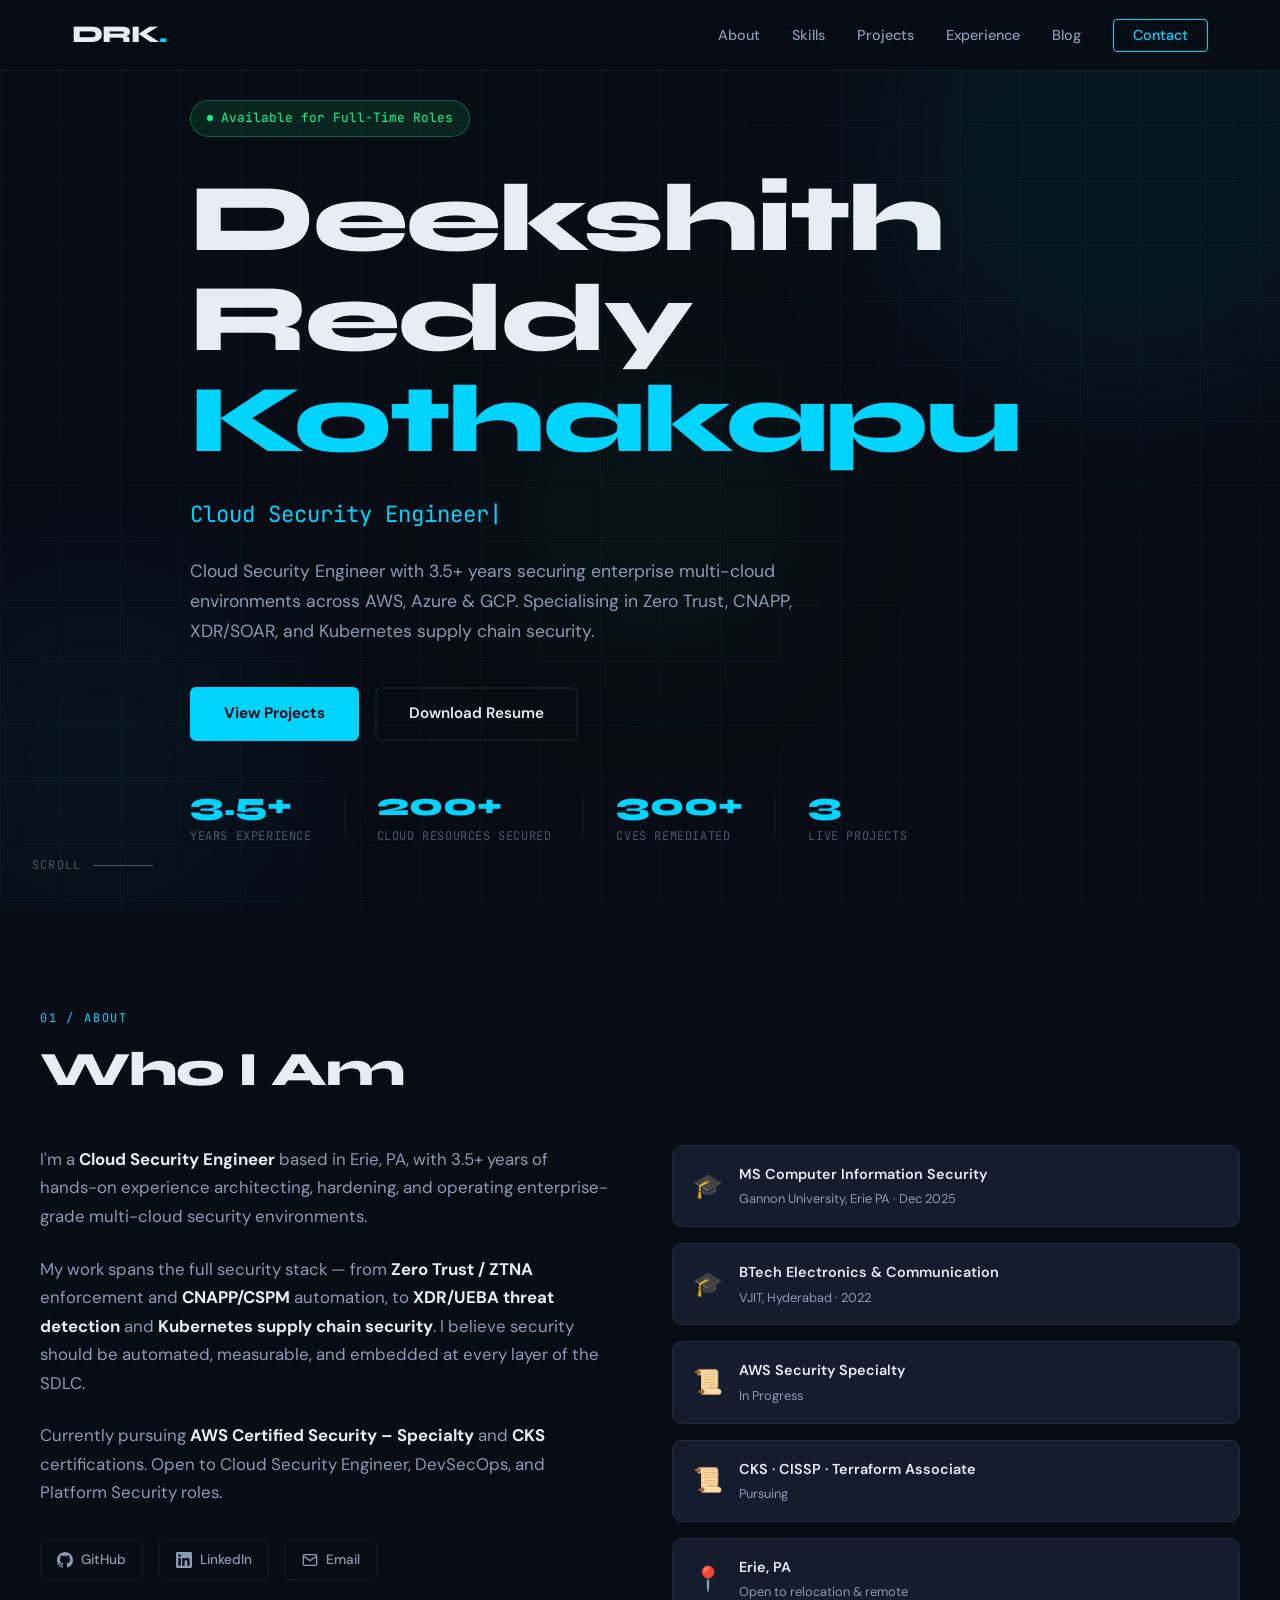
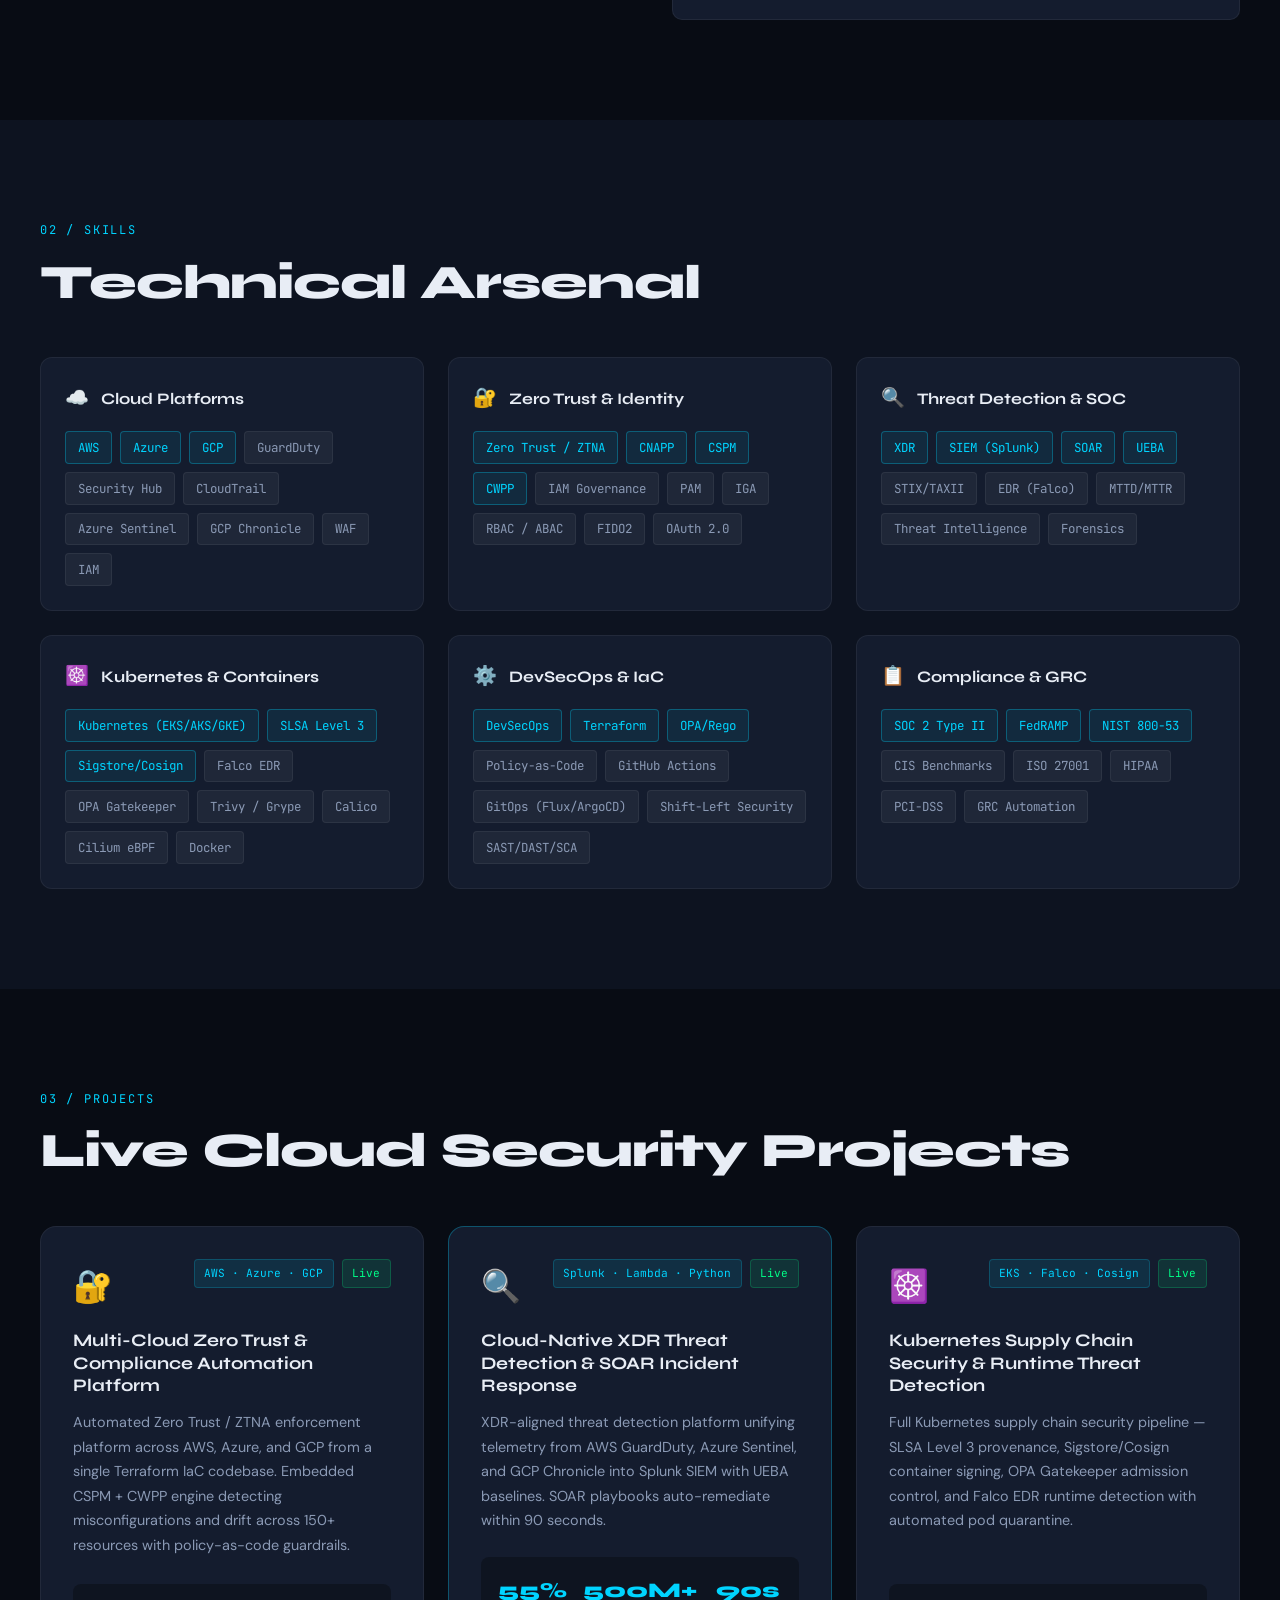
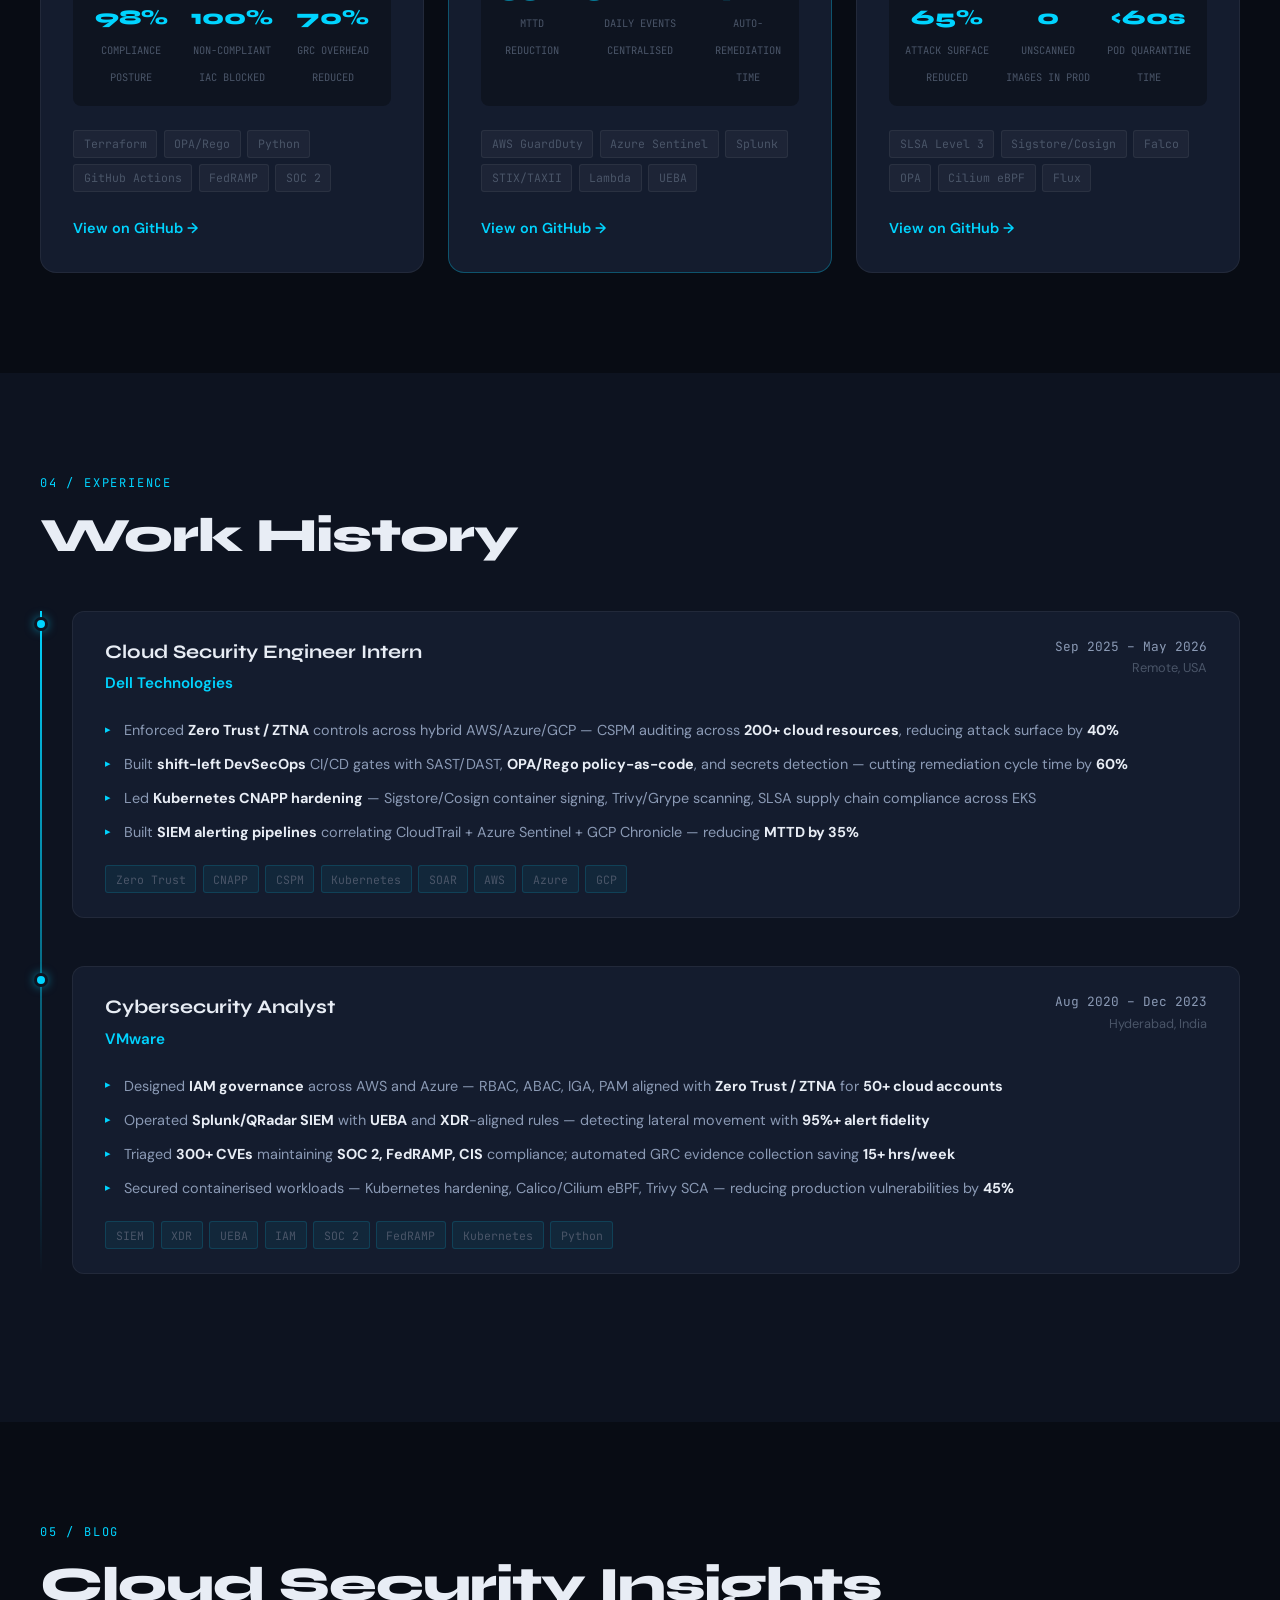
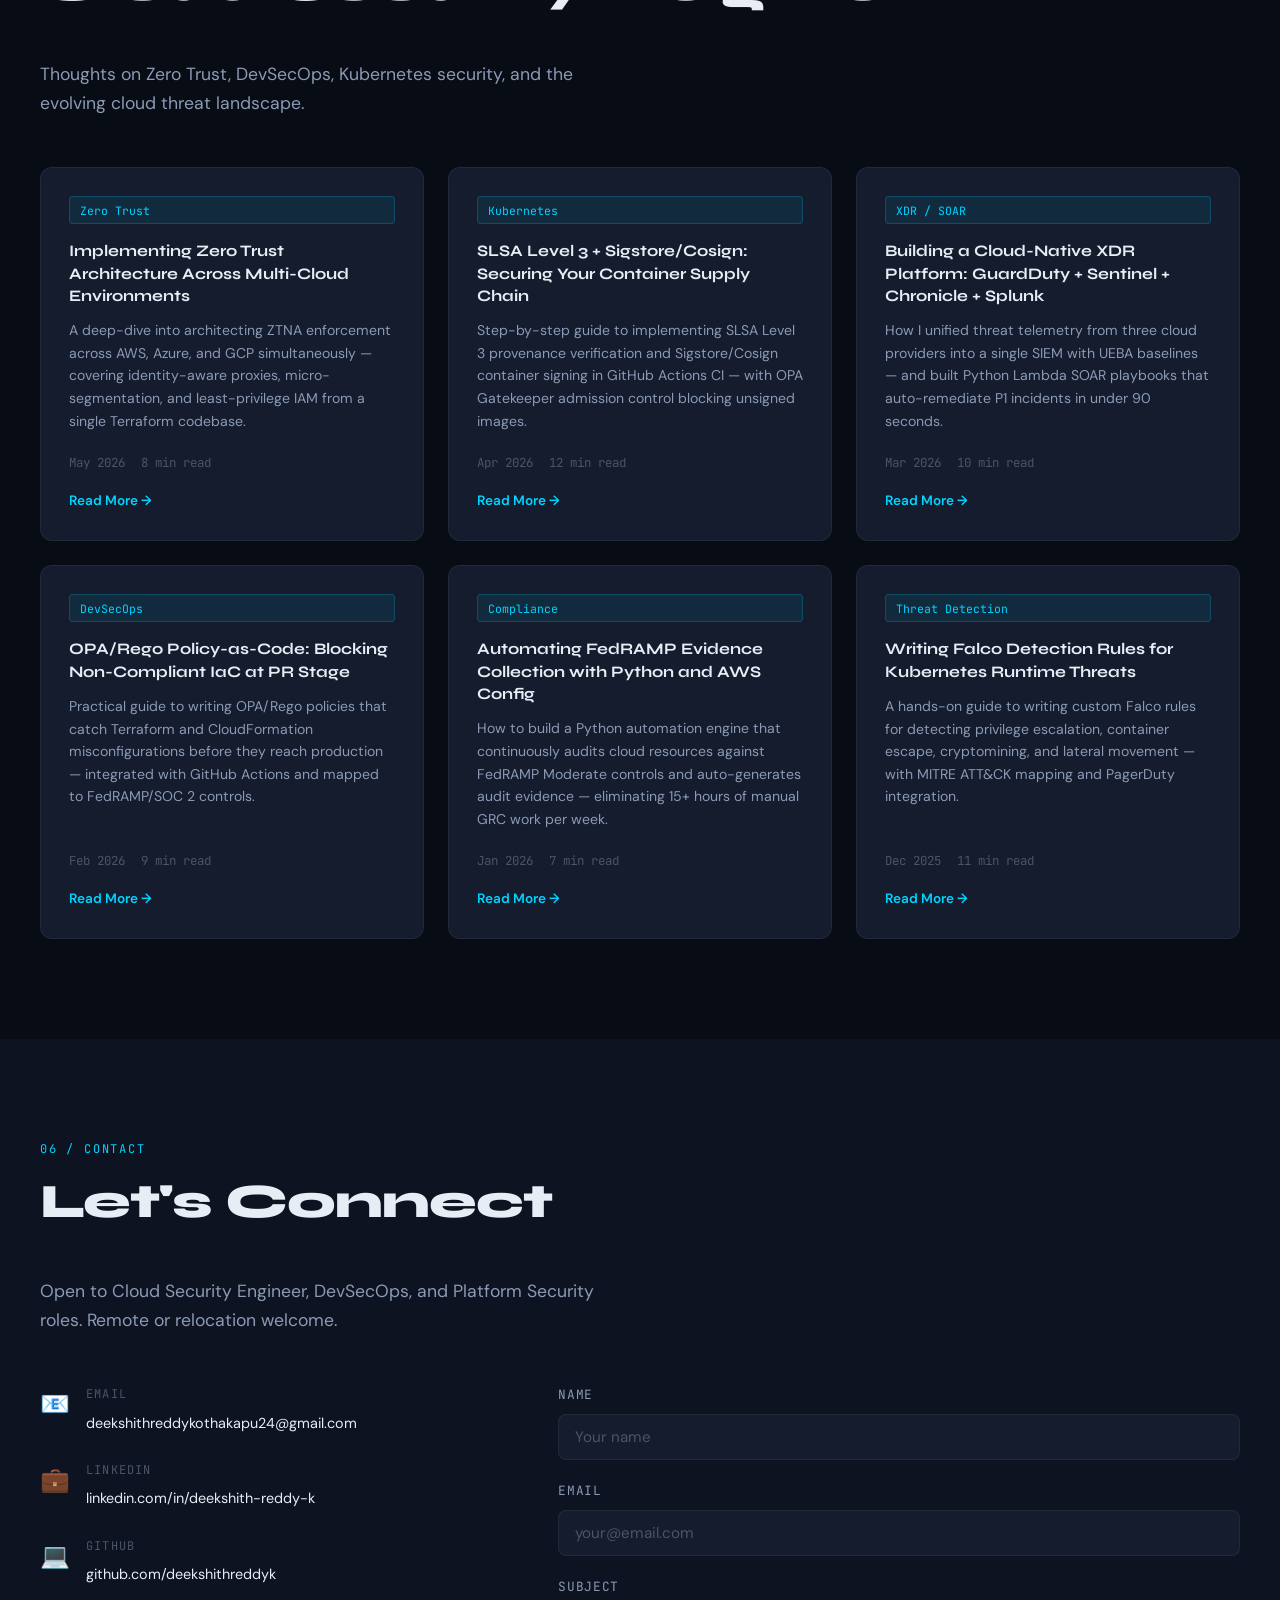
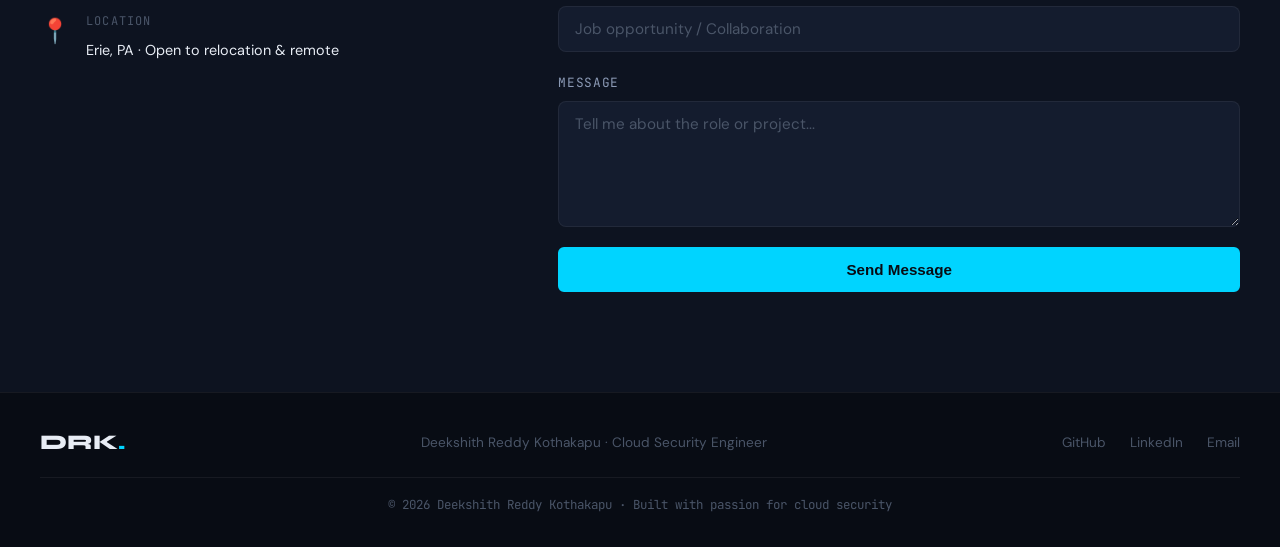
==== commit a2b9121f: "Add files via upload" ====
--- a/index.html
+++ b/index.html
@@ -67,7 +67,7 @@
       <div class="stat-divider"></div>
       <div class="stat"><span class="stat-num">200+</span><span class="stat-label">Cloud Resources Secured</span></div>
       <div class="stat-divider"></div>
-      <div class="stat"><span class="stat-num">97.6</span><span class="stat-label">ATS Resume Score</span></div>
+      <div class="stat"><span class="stat-num">300+</span><span class="stat-label">CVEs Remediated</span></div>
       <div class="stat-divider"></div>
       <div class="stat"><span class="stat-num">3</span><span class="stat-label">Live Projects</span></div>
     </div>
